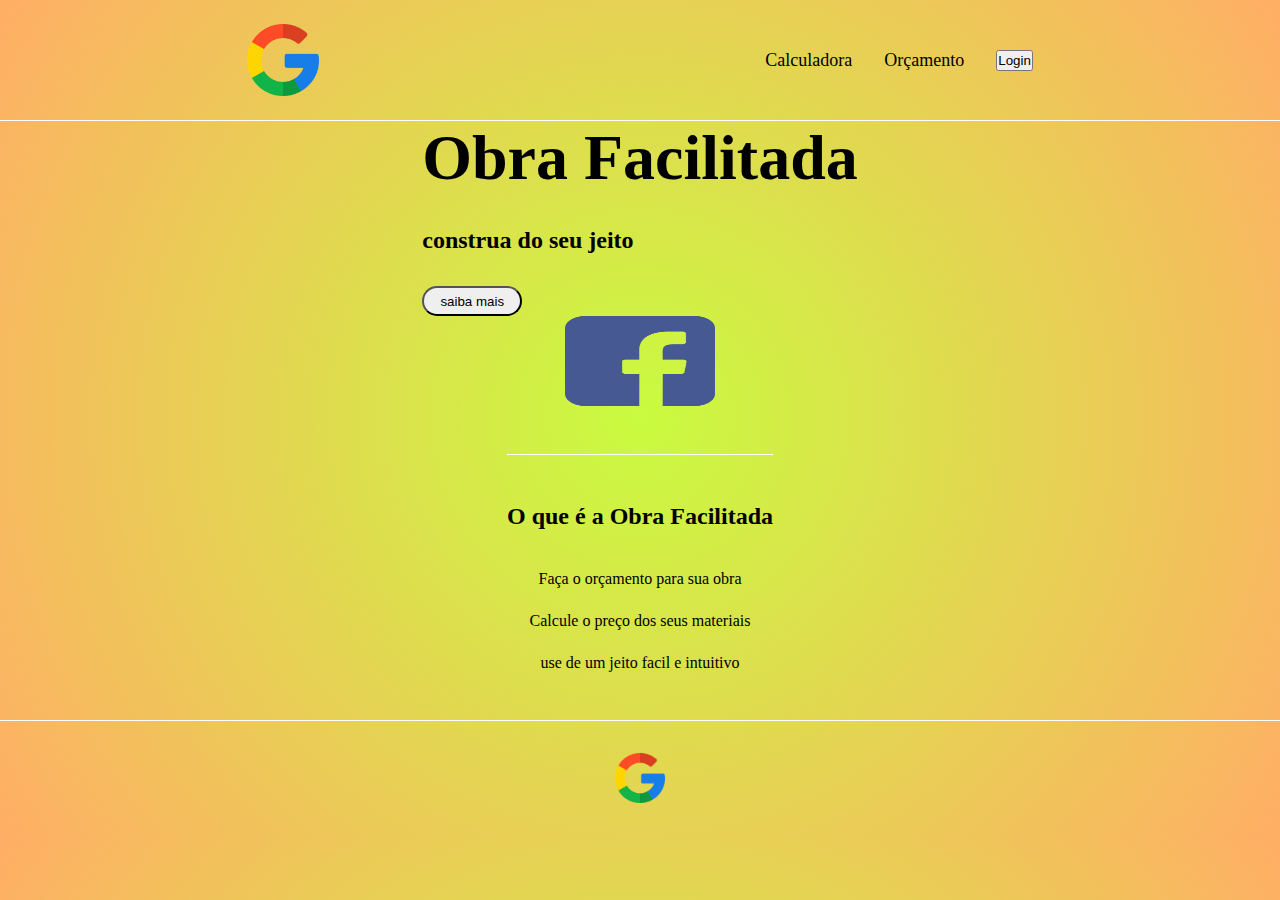
==== index.html @ 1df89274 "TCC" ====
<!DOCTYPE html>
<html lang="pt-br">
<head>
    <meta charset="UTF-8">
    <meta http-equiv="X-UA-Compatible" content="IE=edge">
    <meta name="viewport" content="width=device-width, initial-scale=1.0">
    <title>Document</title>
    <link rel="stylesheet" href="css/style.css">
</head>
<body>

    <header class="cabecalho">
        <img class="cabecalho-imagem" src="images/google.png" alt=""height=72px>
        <nav class="menu">
            <a class="conteudo-menu">Calculadora</a>
            <a class="conteudo-menu">Orçamento</a>
            <button class="botao-menu">Login</button>
        </nav>
    </header>


    <main class="container">
        <section class="conteudo-escrito">
            <div class="conteudo-principal">
         <h1 class="conteudo-escrito-h1">Obra Facilitada</h1>
         <h2 class="conteudo-escrito-h2">construa do seu jeito</h2>
         <button class="conteudo-escrito-botao">saiba mais</button>
        </div>
        <img class="conteudo-principal-imagem" src="images/facebook.png" alt="" width="40px">
        </section>

        <section class="conteudo-secundario">
            <h3 class="conteudo-secundario-titulo">O que é a Obra Facilitada</h3>
            <p class="conteudo-secundario-paragrafo">Faça o orçamento para sua obra</p>
            <p class="conteudo-secundario-paragrafo">Calcule o preço dos seus materiais</p>
            <p class="conteudo-secundario-paragrafo">use de um jeito facil e intuitivo</p>
        </section>
    </main>


    <footer class="rodape">
        <img class="rodape-imagem" src="images/google.png" alt="" width="50px">
    </footer>
    
</body>
</html>
---- css/style.css ----
*{
padding: 0;
margin: 0;
box-sizing: border-box;
text-decoration: none;
}
body{
    font-size: 100%;
    background: rgb(201,251,63);
background: radial-gradient(circle, rgba(201,251,63,1) 0%, rgba(255,174,101,1) 100%);

}
.cabecalho{
    display: flex;
    flex-direction: row;
    align-items: center;
    justify-content: space-around;
    padding: 24px;

}
.menu{
    display: flex;
    gap: 32px;
}
.conteudo-menu{
    font-size: 18px;
}

.container{
    margin-bottom: 48px;
    border-top: 0.4px solid white;
}

.conteudo-escrito{
    display: flex;
    flex-direction: column;
    align-items: center;
    justify-content: space-around;
}
.conteudo-principal{
    display: flex;
    flex-direction: column;
    gap: 32px;
}
.conteudo-escrito-h1{
    font-size: 64px;
}
.conteudo-escrito-h2{
    font-size: 24px;
}
.conteudo-escrito-botao{
    width: 100px;
    height: 30px;
    border-radius: 20px;
}
.conteudo-principal-imagem{
    height: 90px;
    width: 150px;
}
.conteudo-secundario{
    display: flex;
    flex-direction: column;
    align-items: center;
    gap: 24px;
    margin-top: 48px;
}
.conteudo-secundario-titulo{
    border-top: 0.4px solid white;
    padding-top: 48px;
    font-size: 24px;
    margin-bottom: 16px;
}
.rodape{
    padding: 32px;
    border-top: 0.4px solid white;

}
.rodape-imagem{
    display: block;
    margin: 0 auto;
}
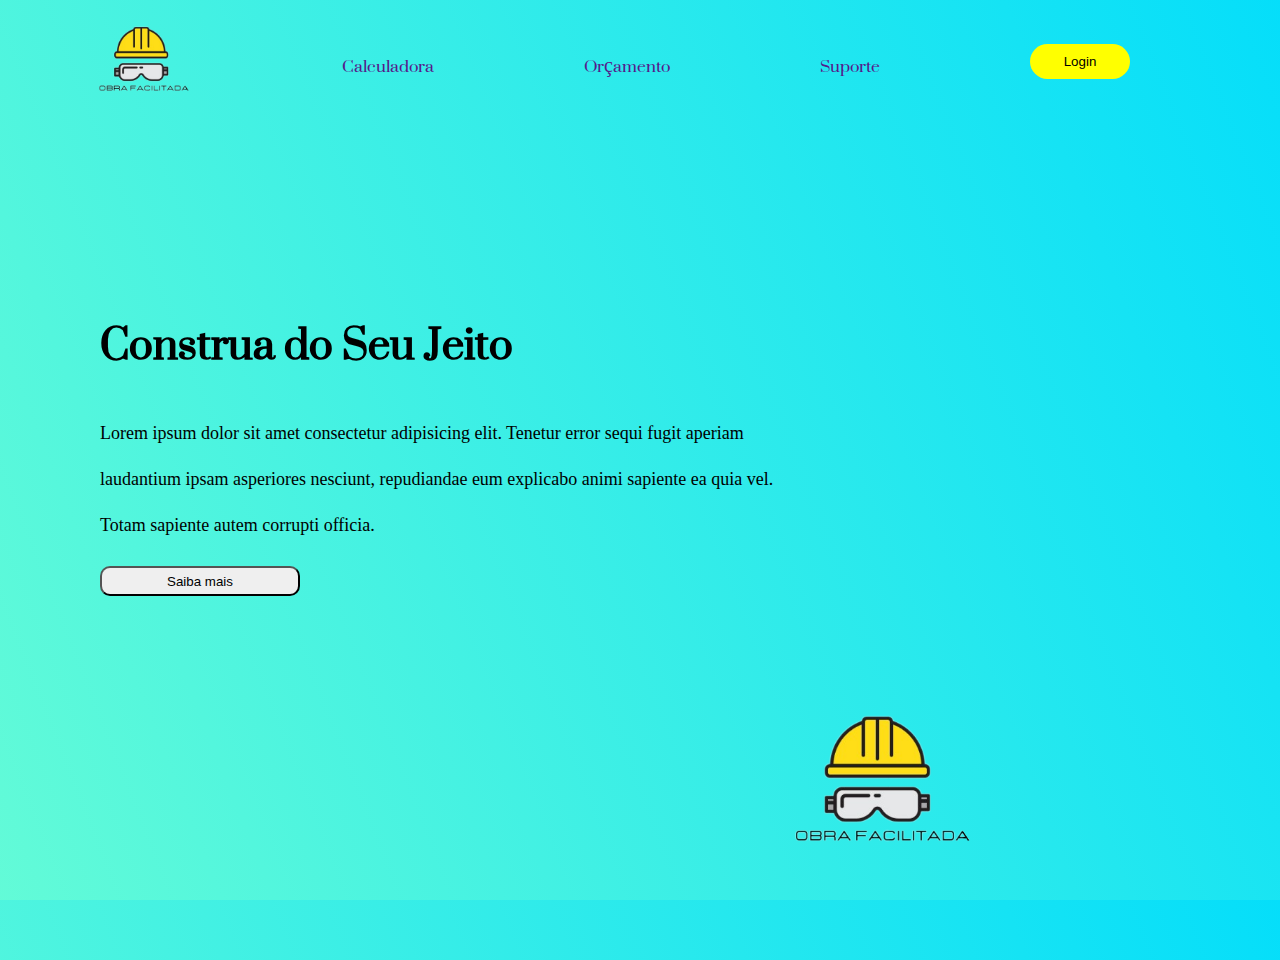
==== commit 7b7188a9: "TCC" ====
--- a/index.html
+++ b/index.html
@@ -1,45 +1,39 @@
 <!DOCTYPE html>
-<html lang="pt-br">
+<html lang="en">
 <head>
     <meta charset="UTF-8">
-    <meta http-equiv="X-UA-Compatible" content="IE=edge">
     <meta name="viewport" content="width=device-width, initial-scale=1.0">
+    <meta http-equiv="X-UA-Compatible" content="ie=edge">
     <title>Document</title>
     <link rel="stylesheet" href="css/style.css">
+    <link rel="preconnect" href="https://fonts.googleapis.com">
+<link rel="preconnect" href="https://fonts.gstatic.com" crossorigin>
+<link href="https://fonts.googleapis.com/css2?family=Suranna&display=swap" rel="stylesheet">
 </head>
 <body>
-
     <header class="cabecalho">
-        <img class="cabecalho-imagem" src="images/google.png" alt=""height=72px>
-        <nav class="menu">
-            <a class="conteudo-menu">Calculadora</a>
-            <a class="conteudo-menu">Orçamento</a>
-            <button class="botao-menu">Login</button>
-        </nav>
+     <img class="imagem" src="images/logo.png" alt="">
+     <div class="menu">
+     <a href="">Calculadora</a>
+     <a href="">Orçamento</a>
+     <a href="">Suporte</a>
+     <button>Login</button>
+    </div>
     </header>
 
-
-    <main class="container">
-        <section class="conteudo-escrito">
-            <div class="conteudo-principal">
-         <h1 class="conteudo-escrito-h1">Obra Facilitada</h1>
-         <h2 class="conteudo-escrito-h2">construa do seu jeito</h2>
-         <button class="conteudo-escrito-botao">saiba mais</button>
+    <div class="container">
+        <div class="conteudo">
+            <h1>Construa do Seu Jeito</h1>
+            <p>Lorem ipsum dolor sit amet consectetur adipisicing elit. Tenetur error sequi fugit aperiam </p>
+               <p> laudantium ipsam asperiores nesciunt, repudiandae eum explicabo animi sapiente ea quia vel.</p> 
+               <p> Totam sapiente autem corrupti officia.</p>
+               <button>Saiba mais</button>
+              
         </div>
-        <img class="conteudo-principal-imagem" src="images/facebook.png" alt="" width="40px">
-        </section>
-
-        <section class="conteudo-secundario">
-            <h3 class="conteudo-secundario-titulo">O que é a Obra Facilitada</h3>
-            <p class="conteudo-secundario-paragrafo">Faça o orçamento para sua obra</p>
-            <p class="conteudo-secundario-paragrafo">Calcule o preço dos seus materiais</p>
-            <p class="conteudo-secundario-paragrafo">use de um jeito facil e intuitivo</p>
-        </section>
-    </main>
-
-
+    </div>
+    
     <footer class="rodape">
-        <img class="rodape-imagem" src="images/google.png" alt="" width="50px">
+        <img src="images/logo.png" alt="">
     </footer>
     
 </body>
--- a/css/style.css
+++ b/css/style.css
@@ -1,81 +1,71 @@
 *{
-padding: 0;
-margin: 0;
-box-sizing: border-box;
-text-decoration: none;
+    margin: 0;
+    padding: 0;
+    box-sizing: border-box;
+    text-decoration: none;
 }
 body{
-    font-size: 100%;
-    background: rgb(201,251,63);
-background: radial-gradient(circle, rgba(201,251,63,1) 0%, rgba(255,174,101,1) 100%);
+    height: 100vh;
+    background-image: linear-gradient( 68.4deg,  rgba(99,251,215,1) -0.4%, rgba(5,222,250,1) 100.2% );
+        
+}
 
-}
-.cabecalho{
-    display: flex;
-    flex-direction: row;
-    align-items: center;
-    justify-content: space-around;
-    padding: 24px;
-
+.imagem{
+    width: 180px;
+    margin-left: 50px;
+    margin-top: -30px;
 }
 .menu{
     display: flex;
-    gap: 32px;
+    flex-direction: row;
+    justify-content: flex-end;
+    gap: 150px;
+    margin-top: -110px;
+    margin-right: 150px;
 }
-.conteudo-menu{
+   .cabecalho a{
+       font-size: 20px;
+       font-family: 'Suranna', serif;
+   }
+   .cabecalho button{
+       width: 100px;
+       height: 35px;
+       border: none;
+       outline: none;
+       border-radius: 20px;
+       background-color: yellow;
+   }
+
+   .conteudo h1{
+       margin-top: 200px;
+       margin-left: 100px;
+       font-size: 50px;
+       font-family: 'Suranna', serif;
+   }
+
+
+   .conteudo p{
+    margin-top: 25px;
+    margin-left: 100px;
     font-size: 18px;
+    display: flex;
+    flex-direction: column;
+    
+}
+.conteudo button{
+    margin-left: 100px;
+    width: 200px;
+    height: 30px;
+    margin-top: 30px;
+    border-radius: 10px;
+
 }
 
-.container{
-    margin-bottom: 48px;
-    border-top: 0.4px solid white;
+
+.rodape img{
+    margin-top: 10px;
+    width: 350px;
+    height: 350px;
+ margin-left: 700px;
 }
 
-.conteudo-escrito{
-    display: flex;
-    flex-direction: column;
-    align-items: center;
-    justify-content: space-around;
-}
-.conteudo-principal{
-    display: flex;
-    flex-direction: column;
-    gap: 32px;
-}
-.conteudo-escrito-h1{
-    font-size: 64px;
-}
-.conteudo-escrito-h2{
-    font-size: 24px;
-}
-.conteudo-escrito-botao{
-    width: 100px;
-    height: 30px;
-    border-radius: 20px;
-}
-.conteudo-principal-imagem{
-    height: 90px;
-    width: 150px;
-}
-.conteudo-secundario{
-    display: flex;
-    flex-direction: column;
-    align-items: center;
-    gap: 24px;
-    margin-top: 48px;
-}
-.conteudo-secundario-titulo{
-    border-top: 0.4px solid white;
-    padding-top: 48px;
-    font-size: 24px;
-    margin-bottom: 16px;
-}
-.rodape{
-    padding: 32px;
-    border-top: 0.4px solid white;
-
-}
-.rodape-imagem{
-    display: block;
-    margin: 0 auto;
-}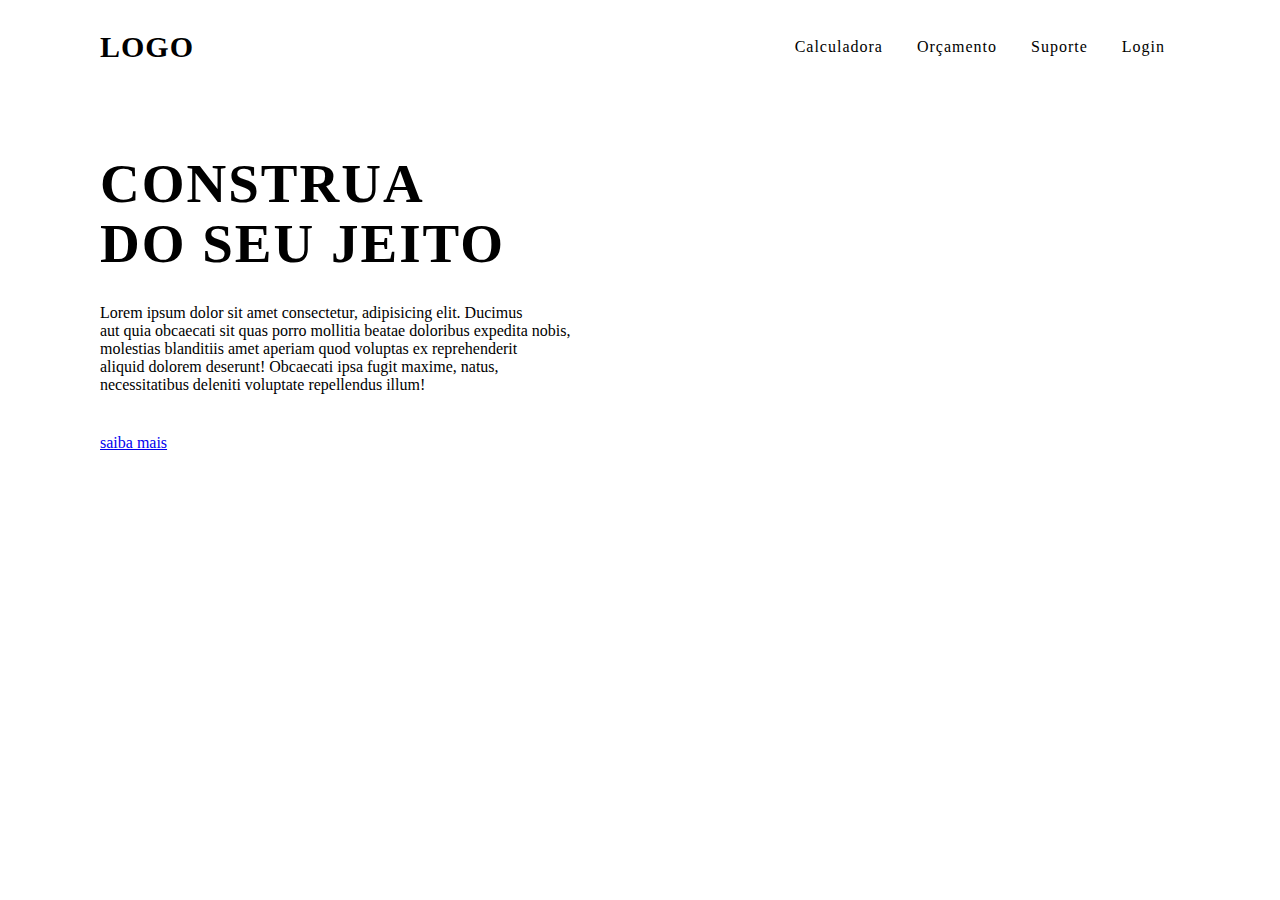
==== commit 86ae6e88: "TCC" ====
--- a/index.html
+++ b/index.html
@@ -11,30 +11,23 @@
 <link href="https://fonts.googleapis.com/css2?family=Suranna&display=swap" rel="stylesheet">
 </head>
 <body>
-    <header class="cabecalho">
-     <img class="imagem" src="images/logo.png" alt="">
-     <div class="menu">
-     <a href="">Calculadora</a>
-     <a href="">Orçamento</a>
-     <a href="">Suporte</a>
-     <button>Login</button>
-    </div>
+ <section>
+    <header>
+        <h2><a href="a" class="logo">Logo</a></h2>
+        <div class="navigation">
+            <a href="a">Calculadora</a>
+            <a href="a">Orçamento</a>
+            <a href="a">Suporte</a>
+            <a href="a">Login</a>
+        </div>
     </header>
-
-    <div class="container">
-        <div class="conteudo">
-            <h1>Construa do Seu Jeito</h1>
-            <p>Lorem ipsum dolor sit amet consectetur adipisicing elit. Tenetur error sequi fugit aperiam </p>
-               <p> laudantium ipsam asperiores nesciunt, repudiandae eum explicabo animi sapiente ea quia vel.</p> 
-               <p> Totam sapiente autem corrupti officia.</p>
-               <button>Saiba mais</button>
-              
+    <div class="content">
+        <div class="info">
+            <h2>Construa <br><span>Do Seu Jeito</span></h2>
+            <p>Lorem ipsum dolor sit amet consectetur, adipisicing elit. Ducimus<br> aut quia obcaecati sit quas porro mollitia beatae doloribus expedita nobis, <br> molestias blanditiis amet aperiam quod voluptas ex reprehenderit  <br> aliquid dolorem deserunt! Obcaecati ipsa fugit maxime, natus,  <br> necessitatibus deleniti voluptate repellendus illum!</p>
+            <a href="a" class="info-btn">saiba mais</a>       
         </div>
     </div>
-    
-    <footer class="rodape">
-        <img src="images/logo.png" alt="">
-    </footer>
-    
+ </section>
 </body>
 </html>--- a/css/style.css
+++ b/css/style.css
@@ -2,70 +2,62 @@
     margin: 0;
     padding: 0;
     box-sizing: border-box;
+}
+section{
+    position: relative;
+    width: 100%;
+    min-height: 100vh;
+    display: flex;
+    flex-direction: column;
+    justify-content: flex-start;
+    background-image: url(file:///C:/Users/Elisa/Downloads/TCC/TCC/images/Design%20sem%20nome.png) ;
+    background-size: cover;
+    background-position: center;
+}
+header{
+    position: relative;
+    top: 0;
+    width: 100%;
+    padding: 30px 100px;
+    display: flex;
+    justify-content: space-between;
+    align-items: center;
+}
+.logo{
+    position: relative;
+    color: #000;
+    font-size: 30px;
     text-decoration: none;
-}
-body{
-    height: 100vh;
-    background-image: linear-gradient( 68.4deg,  rgba(99,251,215,1) -0.4%, rgba(5,222,250,1) 100.2% );
-        
+    text-transform: uppercase;
+    font-weight: 800;
+    letter-spacing: 1px;
 }
 
-.imagem{
-    width: 180px;
-    margin-left: 50px;
-    margin-top: -30px;
+.navigation a{
+    color: #000;
+    text-decoration: none;
+    font-weight: 500;
+    letter-spacing: 1px;
+    padding: 2px 15px;
+    border-radius: 20px;
+    transition: 0.3s;
 }
-.menu{
-    display: flex;
-    flex-direction: row;
-    justify-content: flex-end;
-    gap: 150px;
-    margin-top: -110px;
-    margin-right: 150px;
-}
-   .cabecalho a{
-       font-size: 20px;
-       font-family: 'Suranna', serif;
-   }
-   .cabecalho button{
-       width: 100px;
-       height: 35px;
-       border: none;
-       outline: none;
-       border-radius: 20px;
-       background-color: yellow;
-   }
-
-   .conteudo h1{
-       margin-top: 200px;
-       margin-left: 100px;
-       font-size: 50px;
-       font-family: 'Suranna', serif;
-   }
-
-
-   .conteudo p{
-    margin-top: 25px;
-    margin-left: 100px;
-    font-size: 18px;
-    display: flex;
-    flex-direction: column;
-    
-}
-.conteudo button{
-    margin-left: 100px;
-    width: 200px;
-    height: 30px;
-    margin-top: 30px;
-    border-radius: 10px;
-
+.content{
+    max-width: 650px;
+    margin: 60px 100px;
 }
 
-
-.rodape img{
-    margin-top: 10px;
-    width: 350px;
-    height: 350px;
- margin-left: 700px;
+.content .info h2{
+    font-size: 55px;
+    text-transform: uppercase;
+    font-weight: 800;
+    letter-spacing: 2px;
+    line-height: 60px;
+    margin-bottom: 30px;
 }
 
+.content .info p{
+font-size: 16px;
+font-weight: 500;
+margin-bottom: 40px;
+}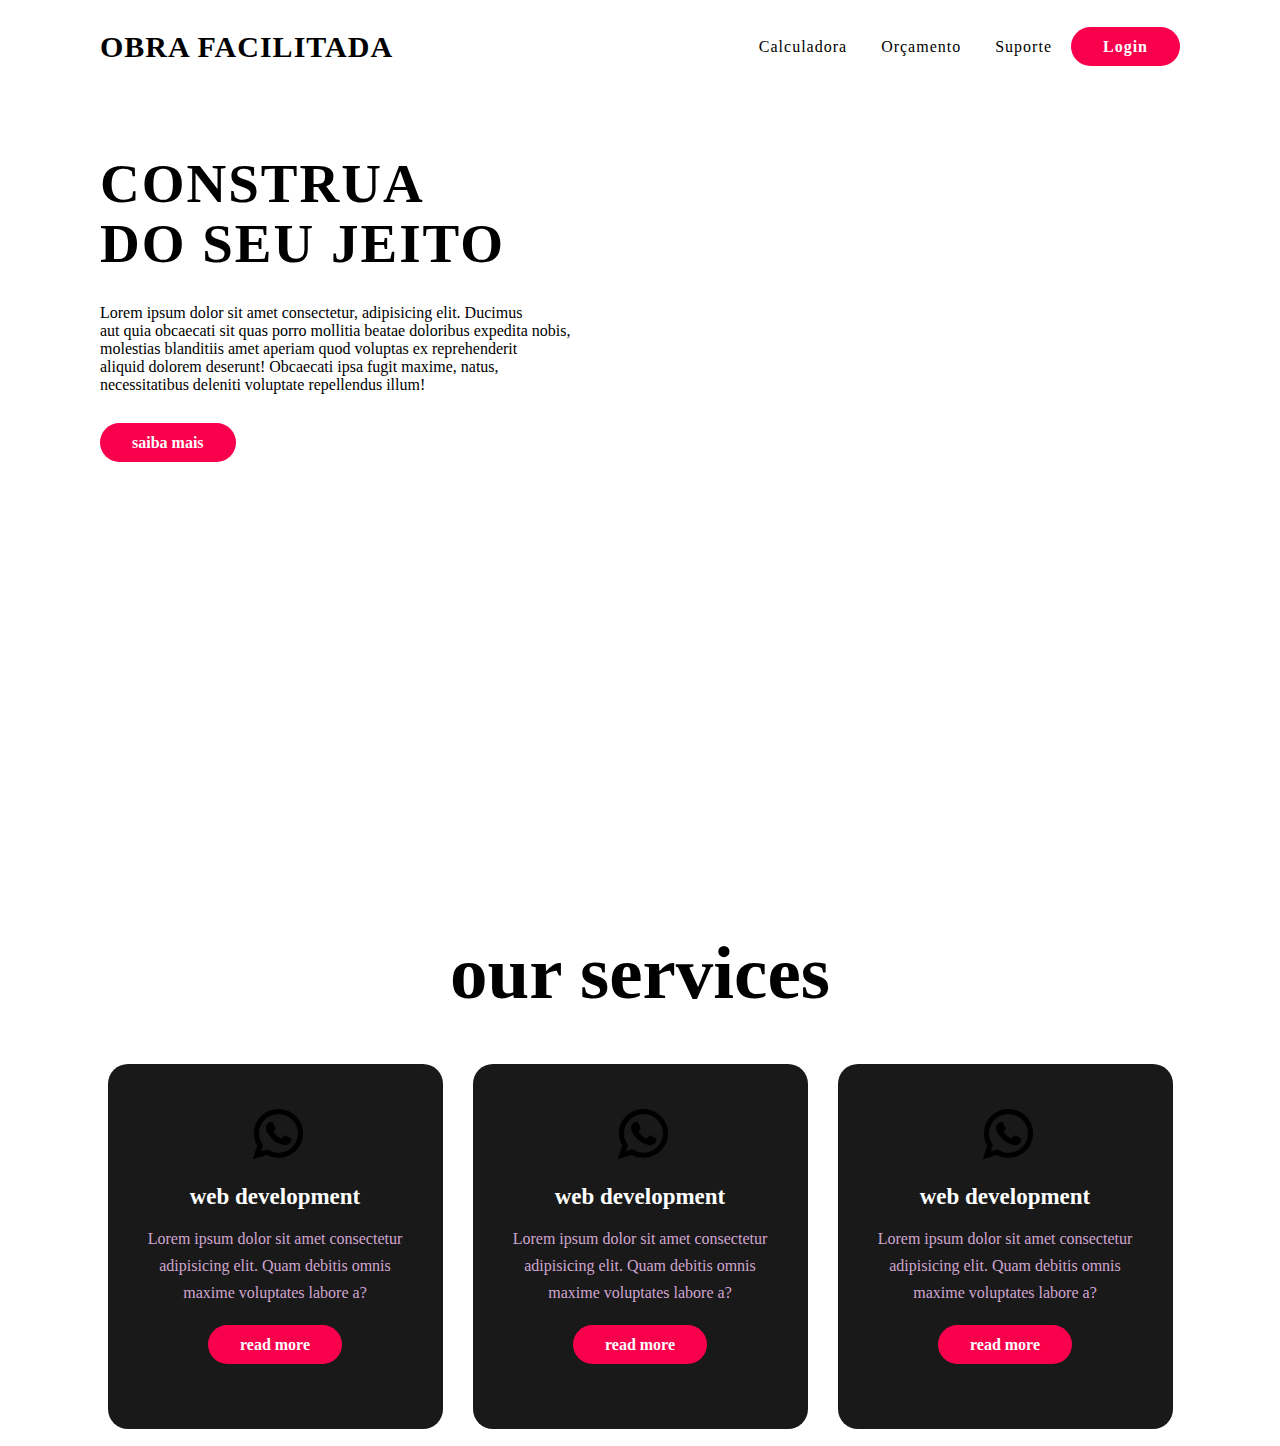
==== commit 9f00e6db: "TCC" ====
--- a/index.html
+++ b/index.html
@@ -13,12 +13,13 @@
 <body>
  <section>
     <header>
-        <h2><a href="a" class="logo">Logo</a></h2>
+        <h2><a href="a" class="logo">Obra Facilitada</a></h2>
         <div class="navigation">
             <a href="a">Calculadora</a>
             <a href="a">Orçamento</a>
-            <a href="a">Suporte</a>
-            <a href="a">Login</a>
+            <a href="/suporte2.html">Suporte</a>        
+            <a id="login-button" href="/suporte2.html">Login</a>
+    
         </div>
     </header>
     <div class="content">
@@ -29,5 +30,49 @@
         </div>
     </div>
  </section>
+ <div class="service">
+    <div class="title">
+        <h2>our services</h2>
+    </div>
+ 
+<div class="box">
+    <div class="card">
+       <img class="img1" src="images/whatsapp.png" alt="">
+        <h5>web development</h5>
+        <div class="pra">
+            <p>Lorem ipsum dolor sit amet consectetur adipisicing elit. Quam debitis omnis maxime voluptates labore a?</p>
+        <p style="text-align: center";>
+        <a  class="button"href="#">read more</a>
+        </p>
+        </div>
+    </div>
+
+
+    <div class="card">
+        <img class="img1" src="images/whatsapp.png" alt="">
+        <h5>web development</h5>
+        <div class="pra">
+            <p>Lorem ipsum dolor sit amet consectetur adipisicing elit. Quam debitis omnis maxime voluptates labore a?</p>
+        <p style="text-align: center";>
+        <a  class="button"href="#">read more</a>
+        </p>
+        </div>
+    </div>
+
+
+
+    <div class="card">
+        <img class="img1" src="images/whatsapp.png" alt="">
+        <h5>web development</h5>
+        <div class="pra">
+            <p>Lorem ipsum dolor sit amet consectetur adipisicing elit. Quam debitis omnis maxime voluptates labore a?</p>
+        <p style="text-align: center";>
+        <a  class="button"href="#">read more</a>
+        </p>
+        </div>
+    </div>
+</div>
+
+</div>
 </body>
 </html>--- a/css/style.css
+++ b/css/style.css
@@ -2,7 +2,9 @@
     margin: 0;
     padding: 0;
     box-sizing: border-box;
+    
 }
+
 section{
     position: relative;
     width: 100%;
@@ -13,6 +15,7 @@
     background-image: url(file:///C:/Users/Elisa/Downloads/TCC/TCC/images/Design%20sem%20nome.png) ;
     background-size: cover;
     background-position: center;
+    
 }
 header{
     position: relative;
@@ -23,6 +26,8 @@
     justify-content: space-between;
     align-items: center;
 }
+
+
 .logo{
     position: relative;
     color: #000;
@@ -42,9 +47,22 @@
     border-radius: 20px;
     transition: 0.3s;
 }
+
+ #login-button {
+    background-color: #f9004d;
+    color: white;
+    text-decoration: none;
+    border: 2px solid transparent;
+    font-weight: bold;
+    padding: 9px 30px;
+    border-radius: 30px;
+    transition: .4s;
+ }
+
 .content{
     max-width: 650px;
     margin: 60px 100px;
+    
 }
 
 .content .info h2{
@@ -60,4 +78,72 @@
 font-size: 16px;
 font-weight: 500;
 margin-bottom: 40px;
+}
+.title h2{
+    color: black;
+    font-size: 75px;
+    width: 1130px;
+    margin: 30px auto;
+    text-align: center;
+    
+}
+.info-btn{
+    background-color: #f9004d;
+    color: white;
+    text-decoration: none;
+    border: 2px solid transparent;
+    font-weight: bold;
+    padding: 9px 30px;
+    border-radius: 30px;
+    transition: .4s;
+}  
+
+.box{
+    display: flex;
+    justify-content: center;
+    align-items: center;
+    min-height: 400px;
+}
+.card{
+    height: 365px;
+    width: 335px;
+    padding: 20px 35px;
+    background: #191919;
+    border-radius: 20px;
+    margin: 15px;
+    position: relative;
+    overflow: hidden;
+    text-align: center;
+}
+
+.box .card .img1{
+    font-size: 50px;
+    display: block;
+    text-align: center;
+    margin: 25px 0px;
+    color: #f9004d;
+    width: 50px;
+    margin-left: 110px;
+  
+}
+h5{
+    color: white;
+    font-size: 23px;
+    margin-bottom: 15px;
+}
+.pra p{
+    color: #fcfc;
+    font-size: 16px;
+    line-height: 27px;
+    margin-bottom: 25px;
+}
+.card .button{
+    background-color: #f9004d;
+    color: white;
+    text-decoration: none;
+    border: 2px solid transparent;
+    font-weight: bold;
+    padding: 9px 30px;
+    border-radius: 30px;
+    transition: .4s;
 }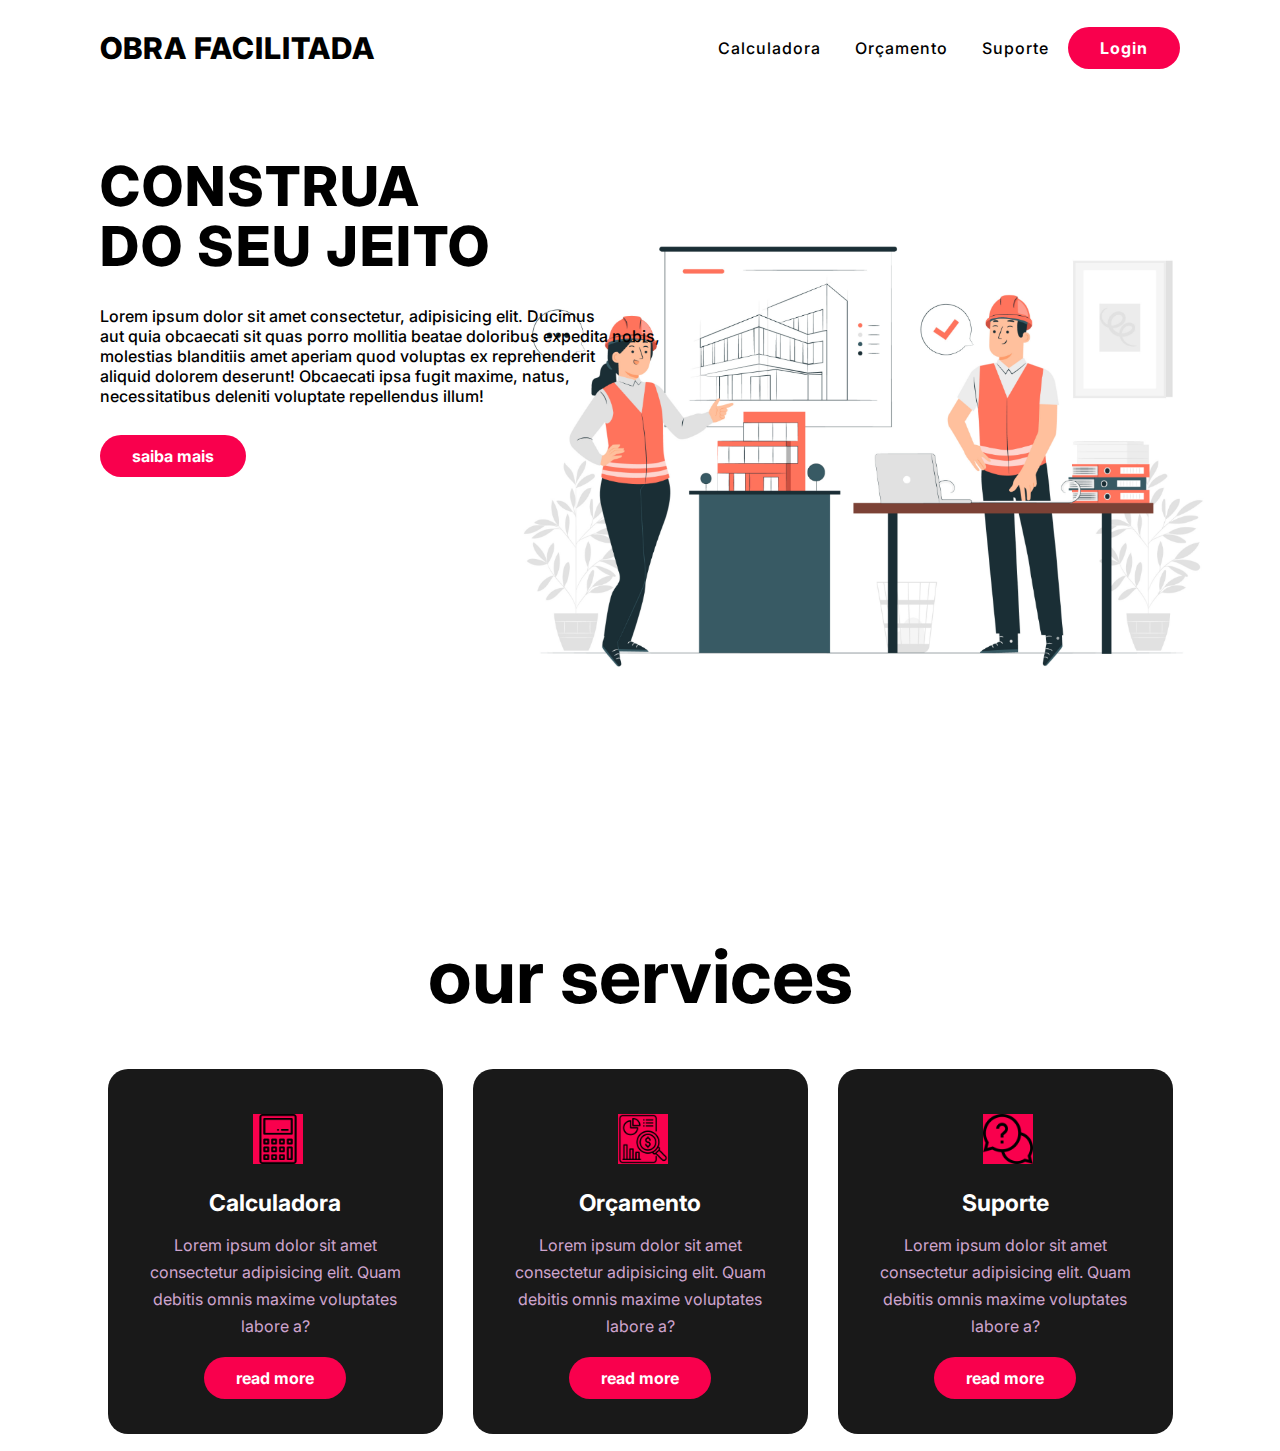
==== commit 0310f73c: "TCC" ====
--- a/index.html
+++ b/index.html
@@ -1,5 +1,6 @@
 <!DOCTYPE html>
 <html lang="en">
+
 <head>
     <meta charset="UTF-8">
     <meta name="viewport" content="width=device-width, initial-scale=1.0">
@@ -7,72 +8,74 @@
     <title>Document</title>
     <link rel="stylesheet" href="css/style.css">
     <link rel="preconnect" href="https://fonts.googleapis.com">
-<link rel="preconnect" href="https://fonts.gstatic.com" crossorigin>
-<link href="https://fonts.googleapis.com/css2?family=Suranna&display=swap" rel="stylesheet">
+    <link rel="preconnect" href="https://fonts.gstatic.com" crossorigin>
+    <link href="https://fonts.googleapis.com/css2?family=Suranna&display=swap" rel="stylesheet">
 </head>
+
 <body>
- <section>
-    <header>
-        <h2><a href="a" class="logo">Obra Facilitada</a></h2>
-        <div class="navigation">
-            <a href="a">Calculadora</a>
-            <a href="a">Orçamento</a>
-            <a href="/suporte2.html">Suporte</a>        
-            <a id="login-button" href="/suporte2.html">Login</a>
-    
+    <section>
+        <header>
+            <h2><a href="../TCC-main/index.html" class="logo">Obra Facilitada</a></h2>
+            <div class="navigation">
+                <a href="../TCC-main/calculadora.html">Calculadora</a>
+                <a href="a">Orçamento</a>
+                <a href="../TCC-main/suporte2.html">Suporte</a>
+                <a id="login-button" href="../TCC-main/login.html">Login</a>
+
+            </div>
+        </header>
+        <div class="content">
+            <div class="info">
+                <h2>Construa <br><span>Do Seu Jeito</span></h2>
+                <p>Lorem ipsum dolor sit amet consectetur, adipisicing elit. Ducimus<br> aut quia obcaecati sit quas porro mollitia beatae doloribus expedita nobis, <br> molestias blanditiis amet aperiam quod voluptas ex reprehenderit <br> aliquid dolorem deserunt! Obcaecati ipsa fugit maxime, natus, <br> necessitatibus deleniti voluptate repellendus illum!</p>
+                <a href="a" class="info-btn">saiba mais</a>
+            </div>
         </div>
-    </header>
-    <div class="content">
-        <div class="info">
-            <h2>Construa <br><span>Do Seu Jeito</span></h2>
-            <p>Lorem ipsum dolor sit amet consectetur, adipisicing elit. Ducimus<br> aut quia obcaecati sit quas porro mollitia beatae doloribus expedita nobis, <br> molestias blanditiis amet aperiam quod voluptas ex reprehenderit  <br> aliquid dolorem deserunt! Obcaecati ipsa fugit maxime, natus,  <br> necessitatibus deleniti voluptate repellendus illum!</p>
-            <a href="a" class="info-btn">saiba mais</a>       
+    </section>
+    <div class="service">
+        <div class="title">
+            <h2>our services</h2>
         </div>
-    </div>
- </section>
- <div class="service">
-    <div class="title">
-        <h2>our services</h2>
-    </div>
- 
-<div class="box">
-    <div class="card">
-       <img class="img1" src="images/whatsapp.png" alt="">
-        <h5>web development</h5>
-        <div class="pra">
-            <p>Lorem ipsum dolor sit amet consectetur adipisicing elit. Quam debitis omnis maxime voluptates labore a?</p>
-        <p style="text-align: center";>
-        <a  class="button"href="#">read more</a>
-        </p>
-        </div>
-    </div>
+
+        <div class="box">
+            <div class="card">
+                <img class="img1" src="images/calculator.png" alt="">
+                <h5>Calculadora</h5>
+                <div class="pra">
+                    <p>Lorem ipsum dolor sit amet consectetur adipisicing elit. Quam debitis omnis maxime voluptates labore a?</p>
+                    <p style="text-align: center" ;>
+                        <a class="button" href="calculadora.html">read more</a>
+                    </p>
+                </div>
+            </div>
 
 
-    <div class="card">
-        <img class="img1" src="images/whatsapp.png" alt="">
-        <h5>web development</h5>
-        <div class="pra">
-            <p>Lorem ipsum dolor sit amet consectetur adipisicing elit. Quam debitis omnis maxime voluptates labore a?</p>
-        <p style="text-align: center";>
-        <a  class="button"href="#">read more</a>
-        </p>
-        </div>
-    </div>
+            <div class="card">
+                <img class="img1" src="images/financial.png" alt="">
+                <h5>Orçamento</h5>
+                <div class="pra">
+                    <p>Lorem ipsum dolor sit amet consectetur adipisicing elit. Quam debitis omnis maxime voluptates labore a?</p>
+                    <p style="text-align: center" ;>
+                        <a class="button" href="">read more</a>
+                    </p>
+                </div>
+            </div>
 
 
 
-    <div class="card">
-        <img class="img1" src="images/whatsapp.png" alt="">
-        <h5>web development</h5>
-        <div class="pra">
-            <p>Lorem ipsum dolor sit amet consectetur adipisicing elit. Quam debitis omnis maxime voluptates labore a?</p>
-        <p style="text-align: center";>
-        <a  class="button"href="#">read more</a>
-        </p>
+            <div class="card">
+                <img class="img1" src="images/help.png" alt="">
+                <h5>Suporte</h5>
+                <div class="pra">
+                    <p>Lorem ipsum dolor sit amet consectetur adipisicing elit. Quam debitis omnis maxime voluptates labore a?</p>
+                    <p style="text-align: center" ;>
+                        <a class="button" href="suporte2.html">read more</a>
+                    </p>
+                </div>
+            </div>
         </div>
+
     </div>
-</div>
+</body>
 
-</div>
-</body>
 </html>--- a/css/style.css
+++ b/css/style.css
@@ -1,7 +1,11 @@
+@import url('https://fonts.googleapis.com/css2?family=Inter:wght@400;500&display=swap');
+
+
 *{
     margin: 0;
     padding: 0;
     box-sizing: border-box;
+    font-family: 'Inter', sans-serif;
     
 }
 
@@ -12,7 +16,7 @@
     display: flex;
     flex-direction: column;
     justify-content: flex-start;
-    background-image: url(file:///C:/Users/Elisa/Downloads/TCC/TCC/images/Design%20sem%20nome.png) ;
+ background-image: url("../images/design.png");
     background-size: cover;
     background-position: center;
     
@@ -121,7 +125,7 @@
     display: block;
     text-align: center;
     margin: 25px 0px;
-    color: #f9004d;
+    background-color: #f9004d;
     width: 50px;
     margin-left: 110px;
   
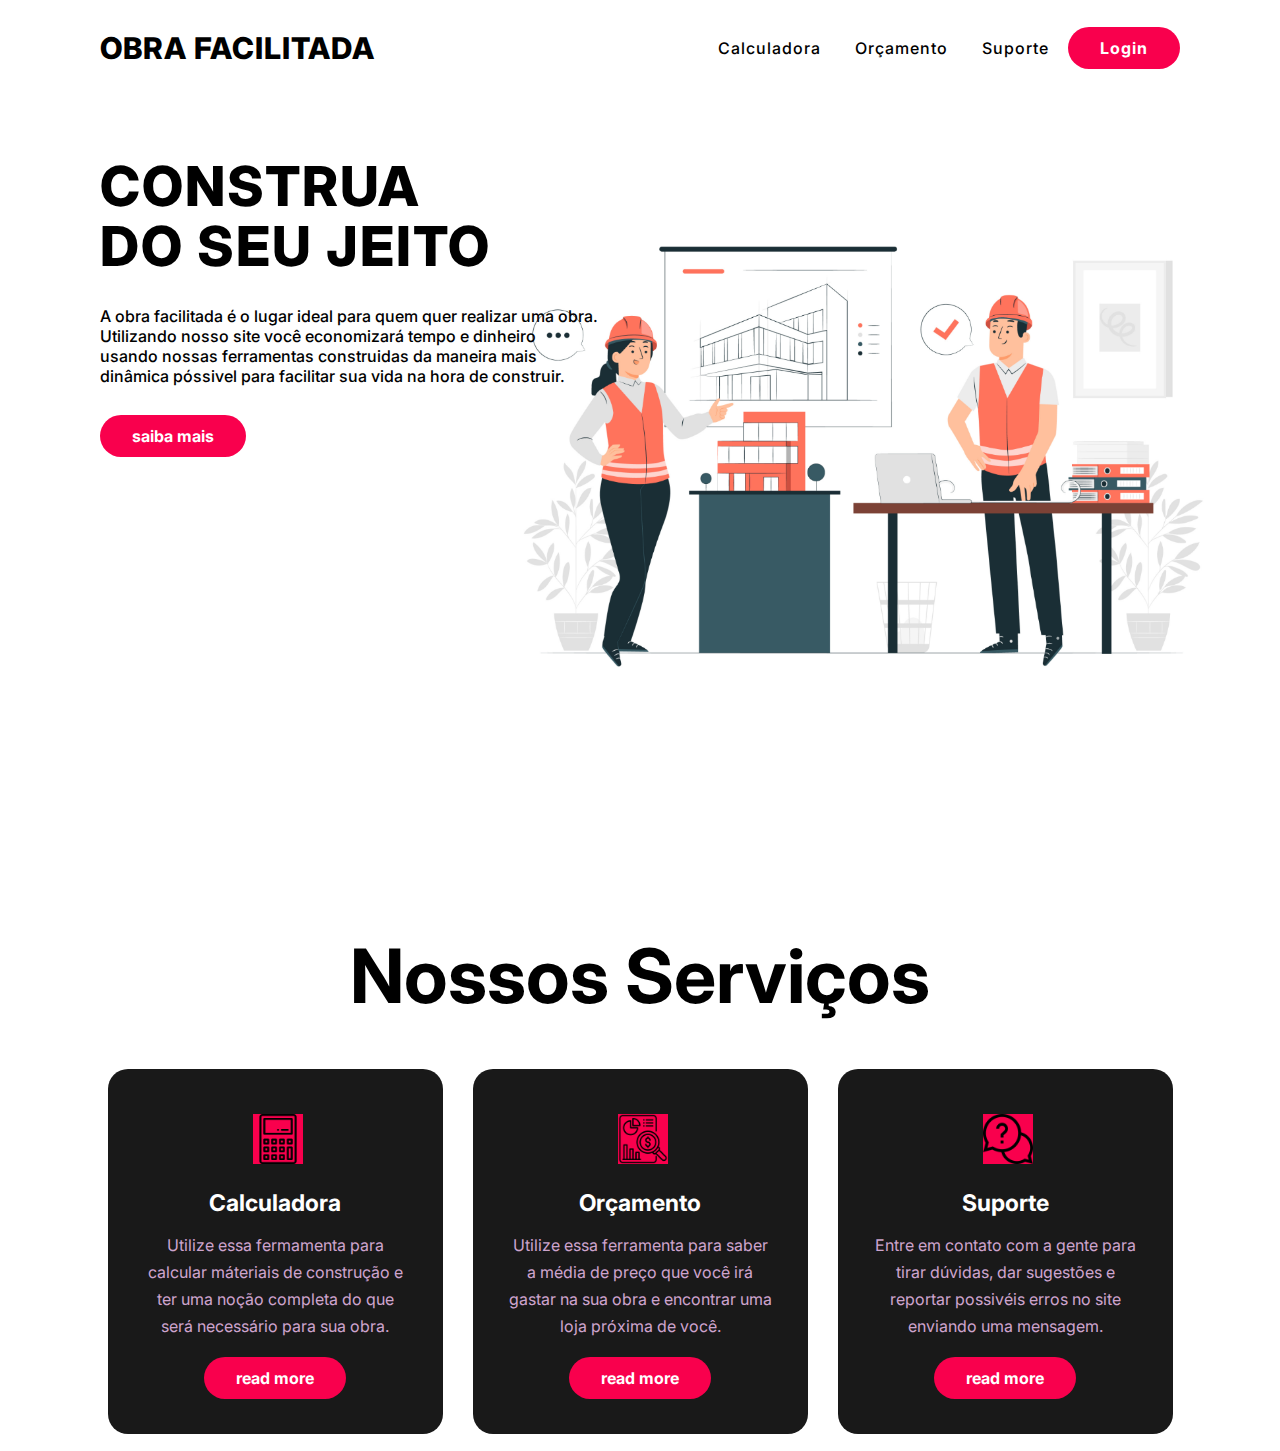
==== commit 5561488e: "TCC" ====
--- a/index.html
+++ b/index.html
@@ -6,10 +6,12 @@
     <meta name="viewport" content="width=device-width, initial-scale=1.0">
     <meta http-equiv="X-UA-Compatible" content="ie=edge">
     <title>Document</title>
+    
     <link rel="stylesheet" href="css/style.css">
     <link rel="preconnect" href="https://fonts.googleapis.com">
     <link rel="preconnect" href="https://fonts.gstatic.com" crossorigin>
     <link href="https://fonts.googleapis.com/css2?family=Suranna&display=swap" rel="stylesheet">
+   
 </head>
 
 <body>
@@ -27,14 +29,14 @@
         <div class="content">
             <div class="info">
                 <h2>Construa <br><span>Do Seu Jeito</span></h2>
-                <p>Lorem ipsum dolor sit amet consectetur, adipisicing elit. Ducimus<br> aut quia obcaecati sit quas porro mollitia beatae doloribus expedita nobis, <br> molestias blanditiis amet aperiam quod voluptas ex reprehenderit <br> aliquid dolorem deserunt! Obcaecati ipsa fugit maxime, natus, <br> necessitatibus deleniti voluptate repellendus illum!</p>
+                <p>A obra facilitada é o lugar ideal para quem quer realizar uma obra. <br> Utilizando nosso site você economizará  tempo e dinheiro <br>usando  nossas ferramentas construidas da maneira mais <br> dinâmica póssivel  para facilitar sua vida na hora de construir.</p>
                 <a href="a" class="info-btn">saiba mais</a>
             </div>
         </div>
     </section>
     <div class="service">
         <div class="title">
-            <h2>our services</h2>
+            <h2>Nossos Serviços</h2>
         </div>
 
         <div class="box">
@@ -42,7 +44,7 @@
                 <img class="img1" src="images/calculator.png" alt="">
                 <h5>Calculadora</h5>
                 <div class="pra">
-                    <p>Lorem ipsum dolor sit amet consectetur adipisicing elit. Quam debitis omnis maxime voluptates labore a?</p>
+                    <p>Utilize essa fermamenta para calcular máteriais de construção e ter uma noção completa do que será necessário para sua obra.</p>
                     <p style="text-align: center" ;>
                         <a class="button" href="calculadora.html">read more</a>
                     </p>
@@ -54,7 +56,7 @@
                 <img class="img1" src="images/financial.png" alt="">
                 <h5>Orçamento</h5>
                 <div class="pra">
-                    <p>Lorem ipsum dolor sit amet consectetur adipisicing elit. Quam debitis omnis maxime voluptates labore a?</p>
+                    <p>Utilize essa ferramenta para saber a média de preço que você irá gastar na sua obra e encontrar uma loja próxima de você.</p>
                     <p style="text-align: center" ;>
                         <a class="button" href="">read more</a>
                     </p>
@@ -67,7 +69,7 @@
                 <img class="img1" src="images/help.png" alt="">
                 <h5>Suporte</h5>
                 <div class="pra">
-                    <p>Lorem ipsum dolor sit amet consectetur adipisicing elit. Quam debitis omnis maxime voluptates labore a?</p>
+                    <p>Entre em contato com a gente para tirar dúvidas, dar sugestões e reportar possivéis erros no site enviando uma mensagem.</p>
                     <p style="text-align: center" ;>
                         <a class="button" href="suporte2.html">read more</a>
                     </p>
@@ -76,6 +78,8 @@
         </div>
 
     </div>
+
 </body>
 
+
 </html>